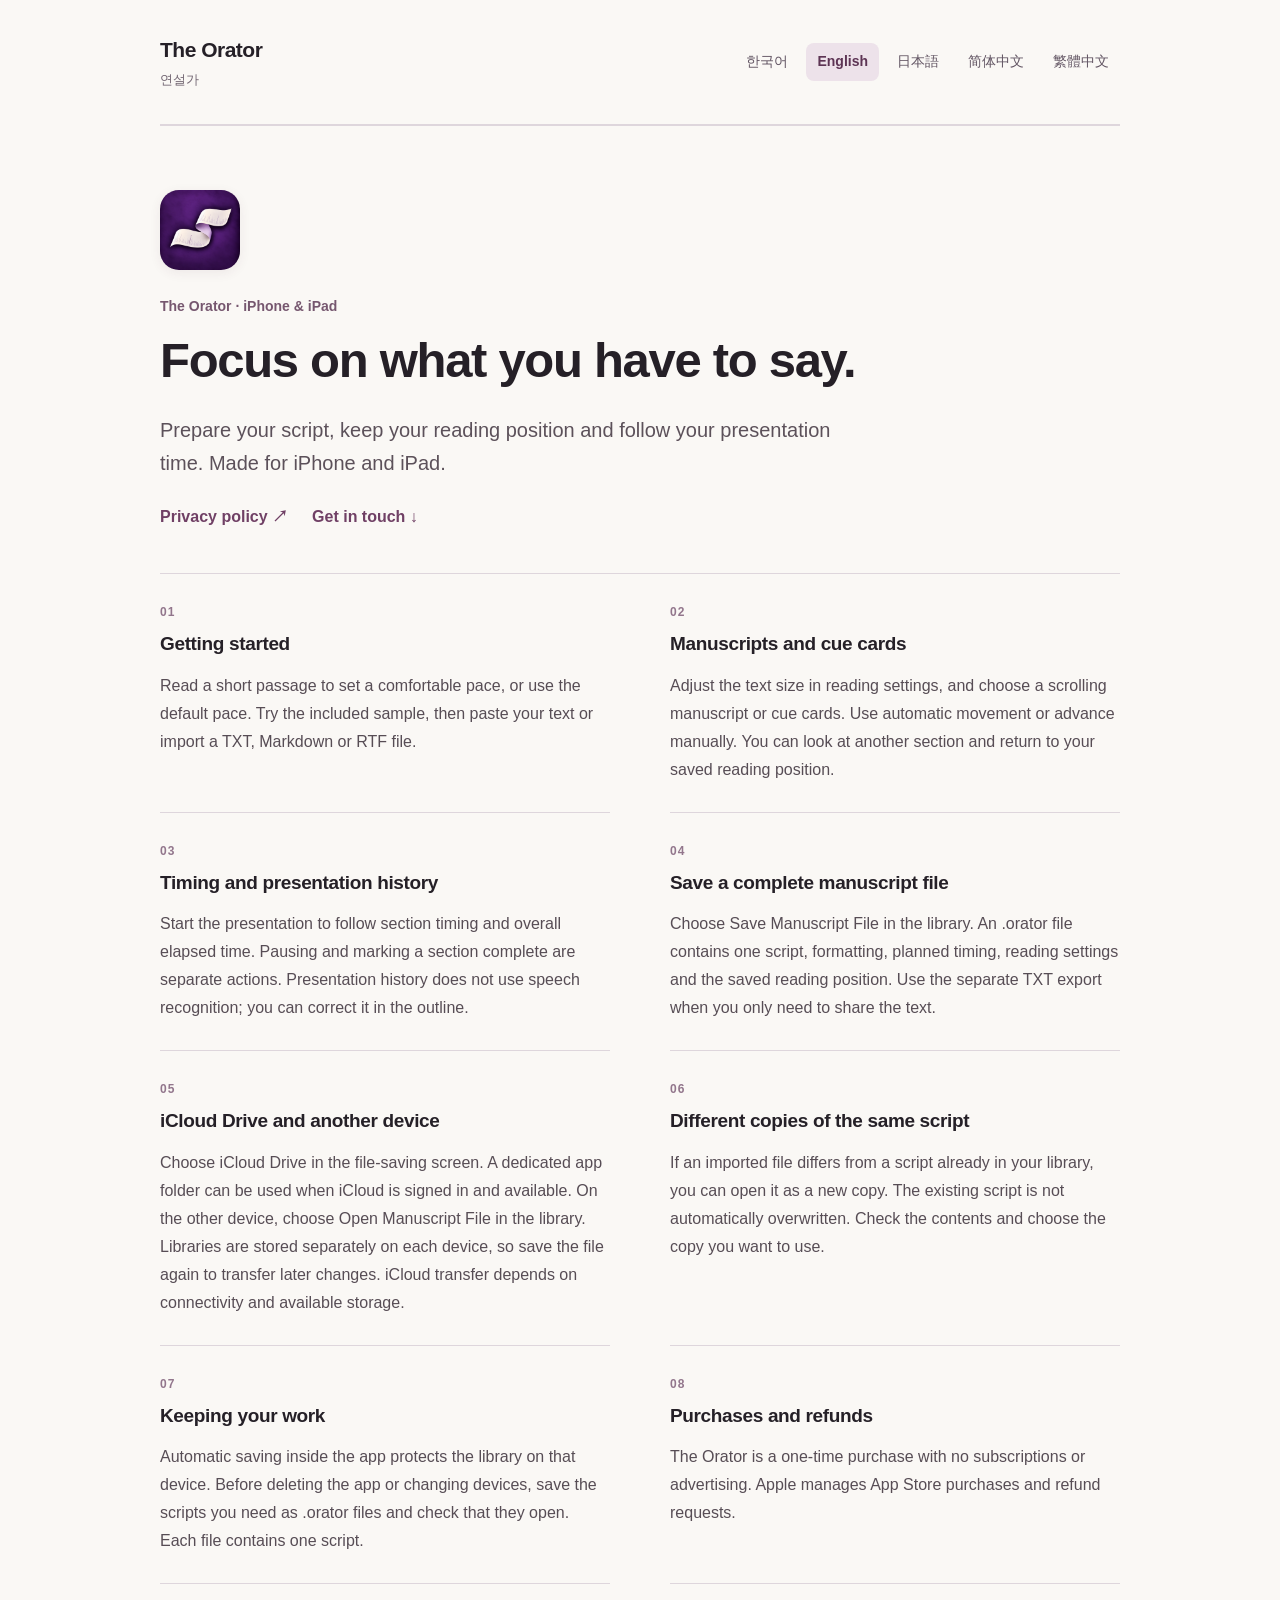
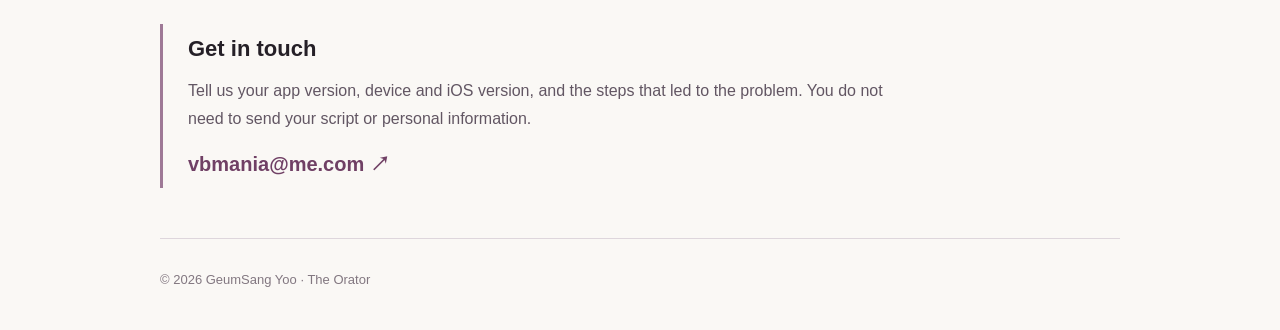
==== index.html @ 71abd7f5 "Publish multilingual Orator support and privacy pages" ====
<!doctype html>
<html lang="ko"><head><meta charset="utf-8"><meta name="viewport" content="width=device-width,initial-scale=1"><meta name="color-scheme" content="light dark"><title>Support · The Orator / 연설가</title><meta name="description" content="Help with The Orator: manuscripts, cue cards, timing and .orator files on iPhone and iPad."><link rel="icon" href="icon.png"><link rel="stylesheet" href="style.css"><script src="language.js" defer></script></head>
<body><div class="shell"><header class="masthead"><a class="brand" href="./" aria-label="The Orator support">The Orator<span>연설가</span></a><nav class="languages" aria-label="Language"><a href="#ko" data-language="ko" lang="ko">한국어</a><a href="#english" data-language="english" lang="en">English</a><a href="#ja" data-language="ja" lang="ja">日本語</a><a href="#zh-Hans" data-language="zh-Hans" lang="zh-Hans">简体中文</a><a href="#zh-Hant" data-language="zh-Hant" lang="zh-Hant">繁體中文</a></nav></header><main><article id="ko" lang="ko" class="language-panel" data-panel="ko">
 <header class="hero"><img src="icon.png" width="80" height="80" alt=""><p class="eyebrow">연설가 · iPhone &amp; iPad</p><h1>준비한 말에 집중하세요.</h1><p class="intro">원고를 다듬고, 읽던 위치를 지키며, 발표 시간을 살펴보세요. iPhone과 iPad에서 준비부터 발표까지 이어집니다.</p><div class="page-links"><a href="privacy.html#ko">개인정보 처리방침 <span aria-hidden="true">↗</span></a><a href="#contact-ko">지원 및 문의 <span aria-hidden="true">↓</span></a></div></header>
 <div class="content"><section><h2><span class="section-number" aria-hidden="true">01</span>처음 시작하기</h2><p>짧은 예문으로 편안한 읽기 속도를 맞추거나 기본 속도로 시작하세요. 예시 원고를 열어 연습한 뒤 텍스트를 붙여 넣거나 TXT, Markdown, RTF 파일을 가져올 수 있습니다.</p></section><section><h2><span class="section-number" aria-hidden="true">02</span>원고와 큐카드로 읽기</h2><p>보기 설정에서 글자 크기를 조절하고 원고 또는 큐카드로 읽으세요. 자동 진행과 직접 넘기기를 선택할 수 있습니다. 다른 부분을 살펴본 뒤에는 읽던 곳으로 돌아갈 수 있습니다.</p></section><section><h2><span class="section-number" aria-hidden="true">03</span>발표 시간과 진행 기록</h2><p>발표를 시작하면 구간별 사용 시간과 전체 경과를 확인할 수 있습니다. 잠깐 멈추는 것과 순서의 완료 표시는 서로 다릅니다. 발표 기록은 음성을 인식한 결과가 아니며, 목차에서 직접 고칠 수 있습니다.</p></section><section><h2><span class="section-number" aria-hidden="true">04</span>원고와 설정을 한 파일로 저장하기</h2><p>원고 보관함의 ‘원고 파일 저장’을 누르면 .orator 파일에 원고 한 편과 서식, 배정 시간, 읽기 설정, 저장된 읽기 위치가 함께 담깁니다. 기존 TXT 내보내기는 본문을 전달할 때 사용하세요.</p></section><section><h2><span class="section-number" aria-hidden="true">05</span>iCloud Drive와 다른 기기</h2><p>파일 저장 화면에서 iCloud Drive를 선택하세요. iCloud에 로그인되어 있고 사용 가능한 경우 앱 전용 폴더를 이용할 수 있습니다. 다른 기기에서는 보관함의 ‘원고 파일 열기’로 파일을 선택하세요. 앱의 보관함은 기기별로 저장되므로, 나중에 수정한 내용을 옮기려면 파일을 다시 저장해야 합니다. 기기 간 파일 전송은 iCloud 연결 상태와 저장 공간에 따라 달라집니다.</p></section><section><h2><span class="section-number" aria-hidden="true">06</span>같은 원고의 다른 내용이 있을 때</h2><p>가져온 파일이 보관함의 원고와 다르면 새 사본으로 열 수 있습니다. 기존 원고를 자동으로 덮어쓰지 않습니다. 원하는 내용을 확인한 뒤 사용할 원고를 고르세요.</p></section><section><h2><span class="section-number" aria-hidden="true">07</span>원고를 보관하려면</h2><p>앱 안의 자동 저장은 해당 기기의 보관함을 위한 기능입니다. 앱 삭제나 기기 교체 전에 필요한 원고를 .orator 파일로 저장하고, 파일이 열리는지 확인하세요. 파일 하나에는 원고 한 편이 담깁니다.</p></section><section><h2><span class="section-number" aria-hidden="true">08</span>구매와 환불</h2><p>연설가는 한 번 구매해 사용하는 앱이며 구독이나 광고가 없습니다. 구매 내역과 환불은 Apple App Store에서 관리합니다.</p></section></div>
 <aside id="contact-ko" class="contact"><h2>지원 및 문의</h2><p>문제가 생기면 앱 버전, 기기와 iOS 버전, 문제가 발생한 순서를 알려 주세요. 원고 내용이나 개인정보를 보내지 않아도 됩니다.</p><a class="email" href="mailto:vbmania@me.com">vbmania@me.com <span aria-hidden="true">↗</span></a></aside>
 </article>
<article id="english" lang="en" class="language-panel" data-panel="english">
 <header class="hero"><img src="icon.png" width="80" height="80" alt=""><p class="eyebrow">The Orator · iPhone &amp; iPad</p><h1>Focus on what you have to say.</h1><p class="intro">Prepare your script, keep your reading position and follow your presentation time. Made for iPhone and iPad.</p><div class="page-links"><a href="privacy.html#english">Privacy policy <span aria-hidden="true">↗</span></a><a href="#contact-english">Get in touch <span aria-hidden="true">↓</span></a></div></header>
 <div class="content"><section><h2><span class="section-number" aria-hidden="true">01</span>Getting started</h2><p>Read a short passage to set a comfortable pace, or use the default pace. Try the included sample, then paste your text or import a TXT, Markdown or RTF file.</p></section><section><h2><span class="section-number" aria-hidden="true">02</span>Manuscripts and cue cards</h2><p>Adjust the text size in reading settings, and choose a scrolling manuscript or cue cards. Use automatic movement or advance manually. You can look at another section and return to your saved reading position.</p></section><section><h2><span class="section-number" aria-hidden="true">03</span>Timing and presentation history</h2><p>Start the presentation to follow section timing and overall elapsed time. Pausing and marking a section complete are separate actions. Presentation history does not use speech recognition; you can correct it in the outline.</p></section><section><h2><span class="section-number" aria-hidden="true">04</span>Save a complete manuscript file</h2><p>Choose Save Manuscript File in the library. An .orator file contains one script, formatting, planned timing, reading settings and the saved reading position. Use the separate TXT export when you only need to share the text.</p></section><section><h2><span class="section-number" aria-hidden="true">05</span>iCloud Drive and another device</h2><p>Choose iCloud Drive in the file-saving screen. A dedicated app folder can be used when iCloud is signed in and available. On the other device, choose Open Manuscript File in the library. Libraries are stored separately on each device, so save the file again to transfer later changes. iCloud transfer depends on connectivity and available storage.</p></section><section><h2><span class="section-number" aria-hidden="true">06</span>Different copies of the same script</h2><p>If an imported file differs from a script already in your library, you can open it as a new copy. The existing script is not automatically overwritten. Check the contents and choose the copy you want to use.</p></section><section><h2><span class="section-number" aria-hidden="true">07</span>Keeping your work</h2><p>Automatic saving inside the app protects the library on that device. Before deleting the app or changing devices, save the scripts you need as .orator files and check that they open. Each file contains one script.</p></section><section><h2><span class="section-number" aria-hidden="true">08</span>Purchases and refunds</h2><p>The Orator is a one-time purchase with no subscriptions or advertising. Apple manages App Store purchases and refund requests.</p></section></div>
 <aside id="contact-english" class="contact"><h2>Get in touch</h2><p>Tell us your app version, device and iOS version, and the steps that led to the problem. You do not need to send your script or personal information.</p><a class="email" href="mailto:vbmania@me.com">vbmania@me.com <span aria-hidden="true">↗</span></a></aside>
 </article>
<article id="ja" lang="ja" class="language-panel" data-panel="ja">
 <header class="hero"><img src="icon.png" width="80" height="80" alt=""><p class="eyebrow">The Orator · iPhone &amp; iPad</p><h1>伝えたい言葉に集中。</h1><p class="intro">原稿を整え、読んでいた位置を保ち、発表時間を確認できます。iPhoneとiPadで準備から本番まで。</p><div class="page-links"><a href="privacy.html#ja">プライバシーポリシー <span aria-hidden="true">↗</span></a><a href="#contact-ja">お問い合わせ <span aria-hidden="true">↓</span></a></div></header>
 <div class="content"><section><h2><span class="section-number" aria-hidden="true">01</span>使い始める</h2><p>短い文章を読んで自分のペースを設定するか、標準の速さで始めます。サンプル原稿で練習した後、文章を貼り付けたり、TXT・Markdown・RTFファイルを読み込んだりできます。</p></section><section><h2><span class="section-number" aria-hidden="true">02</span>原稿とキューカード</h2><p>閲覧設定で文字サイズを調整し、スクロールする原稿かキューカードを選びます。自動送りと手動送りを切り替えられます。別の箇所を確認した後、読んでいた位置へ戻れます。</p></section><section><h2><span class="section-number" aria-hidden="true">03</span>時間と発表記録</h2><p>発表を開始すると、各セクションの使用時間と全体の経過時間を確認できます。一時停止と完了の記録は別の操作です。発表記録は音声認識によるものではなく、目次で修正できます。</p></section><section><h2><span class="section-number" aria-hidden="true">04</span>原稿と設定を一つのファイルに</h2><p>ライブラリで原稿ファイルの保存を選びます。.oratorファイルには、原稿1件、書式、予定時間、閲覧設定、保存された読書位置が含まれます。本文だけを渡したい場合は、別のTXT書き出し機能を使います。</p></section><section><h2><span class="section-number" aria-hidden="true">05</span>iCloud Driveと別のデバイス</h2><p>ファイルの保存画面でiCloud Driveを選びます。iCloudにサインインして利用できる場合は、アプリ専用フォルダを使えます。別のデバイスでは、ライブラリから原稿ファイルを開いてください。ライブラリはデバイスごとに保存されるため、後から編集した内容を移すには、ファイルをもう一度保存します。iCloudの転送は通信状態と空き容量に左右されます。</p></section><section><h2><span class="section-number" aria-hidden="true">06</span>同じ原稿の内容が異なる場合</h2><p>取り込んだファイルとライブラリの原稿が異なる場合、新しいコピーとして開けます。既存の原稿を自動で上書きすることはありません。内容を確認して、使いたい原稿を選んでください。</p></section><section><h2><span class="section-number" aria-hidden="true">07</span>原稿を保管する</h2><p>アプリ内の自動保存は、そのデバイスのライブラリを保存する機能です。アプリの削除や機種変更の前に、必要な原稿を.oratorファイルで保存し、開けることを確認してください。1つのファイルに原稿1件が入ります。</p></section><section><h2><span class="section-number" aria-hidden="true">08</span>購入と返金</h2><p>The Oratorは買い切りのアプリで、サブスクリプションや広告はありません。App Storeでの購入と返金はAppleが管理します。</p></section></div>
 <aside id="contact-ja" class="contact"><h2>お問い合わせ</h2><p>アプリのバージョン、端末とiOSのバージョン、問題が起きるまでの操作をお知らせください。原稿や個人情報を送る必要はありません。</p><a class="email" href="mailto:vbmania@me.com">vbmania@me.com <span aria-hidden="true">↗</span></a></aside>
 </article>
<article id="zh-Hans" lang="zh-Hans" class="language-panel" data-panel="zh-Hans">
 <header class="hero"><img src="icon.png" width="80" height="80" alt=""><p class="eyebrow">The Orator · iPhone &amp; iPad</p><h1>专注于你想表达的话。</h1><p class="intro">整理讲稿，保留阅读位置，掌握演讲时间。适用于iPhone和iPad。</p><div class="page-links"><a href="privacy.html#zh-Hans">隐私政策 <span aria-hidden="true">↗</span></a><a href="#contact-zh-Hans">联系支持 <span aria-hidden="true">↓</span></a></div></header>
 <div class="content"><section><h2><span class="section-number" aria-hidden="true">01</span>开始使用</h2><p>阅读一段短文以设置舒适的速度，或使用默认速度。先试用示例讲稿，再粘贴文字或导入TXT、Markdown、RTF文件。</p></section><section><h2><span class="section-number" aria-hidden="true">02</span>讲稿与演讲卡片</h2><p>在阅读设置中调整文字大小，选择滚动讲稿或演讲卡片，并使用自动前进或手动翻页。查看其他部分后，可以返回之前的阅读位置。</p></section><section><h2><span class="section-number" aria-hidden="true">03</span>时间与演讲记录</h2><p>开始演讲后，可查看各部分的已用时间和整体经过的时间。暂停与标记完成是不同的操作。演讲记录不使用语音识别，你可以在目录中修改记录。</p></section><section><h2><span class="section-number" aria-hidden="true">04</span>将讲稿和设置保存为一个文件</h2><p>在资料库中选择保存讲稿文件。.orator文件包含一篇讲稿、格式、计划时间、阅读设置和保存的阅读位置。如果只需传递正文，可使用单独的TXT导出功能。</p></section><section><h2><span class="section-number" aria-hidden="true">05</span>iCloud Drive与其他设备</h2><p>在文件保存界面选择iCloud Drive。登录iCloud且服务可用时，可以使用应用专用文件夹。在另一台设备上，从资料库打开讲稿文件。各台设备分别保存自己的资料库，因此要传递后续修改，需要重新保存文件。iCloud传输取决于网络连接和可用储存空间。</p></section><section><h2><span class="section-number" aria-hidden="true">06</span>同一篇讲稿内容不同时</h2><p>如果导入的文件与资料库中的讲稿不同，可以打开为新副本。现有讲稿不会被自动覆盖。请检查内容后选择要使用的副本。</p></section><section><h2><span class="section-number" aria-hidden="true">07</span>保留你的讲稿</h2><p>应用内的自动保存用于保存当前设备上的资料库。删除应用或更换设备前，请将需要的讲稿保存为.orator文件，并确认能够打开。每个文件包含一篇讲稿。</p></section><section><h2><span class="section-number" aria-hidden="true">08</span>购买与退款</h2><p>The Orator采用一次性购买，无订阅和广告。App Store购买与退款由Apple管理。</p></section></div>
 <aside id="contact-zh-Hans" class="contact"><h2>联系支持</h2><p>请告知应用版本、设备及iOS版本，以及出现问题前的操作步骤。无需发送讲稿或个人信息。</p><a class="email" href="mailto:vbmania@me.com">vbmania@me.com <span aria-hidden="true">↗</span></a></aside>
 </article>
<article id="zh-Hant" lang="zh-Hant" class="language-panel" data-panel="zh-Hant">
 <header class="hero"><img src="icon.png" width="80" height="80" alt=""><p class="eyebrow">The Orator · iPhone &amp; iPad</p><h1>專注於你想表達的話。</h1><p class="intro">整理講稿，保留閱讀位置，掌握演講時間。適用於iPhone和iPad。</p><div class="page-links"><a href="privacy.html#zh-Hant">隱私權政策 <span aria-hidden="true">↗</span></a><a href="#contact-zh-Hant">聯絡支援 <span aria-hidden="true">↓</span></a></div></header>
 <div class="content"><section><h2><span class="section-number" aria-hidden="true">01</span>開始使用</h2><p>閱讀一段短文以設定舒適的速度，或使用預設速度。先試用範例講稿，再貼上文字或匯入TXT、Markdown、RTF檔案。</p></section><section><h2><span class="section-number" aria-hidden="true">02</span>講稿與演講卡片</h2><p>在閱讀設定中調整文字大小，選擇捲動講稿或演講卡片，並使用自動前進或手動翻頁。查看其他部分後，可以返回先前的閱讀位置。</p></section><section><h2><span class="section-number" aria-hidden="true">03</span>時間與演講記錄</h2><p>開始演講後，可查看各部分的已用時間與整體經過的時間。暫停與標記完成是不同的操作。演講記錄不使用語音辨識，你可以在目錄中修改記錄。</p></section><section><h2><span class="section-number" aria-hidden="true">04</span>將講稿與設定儲存為一個檔案</h2><p>在資料庫中選擇儲存講稿檔案。.orator檔案包含一篇講稿、格式、預定時間、閱讀設定，以及儲存的閱讀位置。如果只需傳送內文，可使用另外的TXT匯出功能。</p></section><section><h2><span class="section-number" aria-hidden="true">05</span>iCloud Drive與其他裝置</h2><p>在檔案儲存畫面選擇iCloud Drive。登入iCloud且服務可用時，可以使用App專用資料夾。在另一部裝置上，從資料庫開啟講稿檔案。各部裝置分別儲存自己的資料庫，因此若要傳送後續修改，需要重新儲存檔案。iCloud傳輸取決於網路連線和可用儲存空間。</p></section><section><h2><span class="section-number" aria-hidden="true">06</span>同一篇講稿內容不同時</h2><p>如果匯入的檔案與資料庫中的講稿不同，可以開啟為新副本。現有講稿不會被自動覆寫。請檢查內容後選擇要使用的副本。</p></section><section><h2><span class="section-number" aria-hidden="true">07</span>保留你的講稿</h2><p>App內的自動儲存用於保存目前裝置上的資料庫。刪除App或更換裝置前，請將需要的講稿儲存為.orator檔案，並確認能夠開啟。每個檔案包含一篇講稿。</p></section><section><h2><span class="section-number" aria-hidden="true">08</span>購買與退款</h2><p>The Orator採一次購買，無訂閱和廣告。App Store購買與退款由Apple管理。</p></section></div>
 <aside id="contact-zh-Hant" class="contact"><h2>聯絡支援</h2><p>請告知App版本、裝置與iOS版本，以及發生問題前的操作步驟。不需傳送講稿或個人資料。</p><a class="email" href="mailto:vbmania@me.com">vbmania@me.com <span aria-hidden="true">↗</span></a></aside>
 </article></main><footer>© 2026 GeumSang Yoo · The Orator</footer></div></body></html>
---- style.css ----
*{box-sizing:border-box}html{scroll-behavior:smooth;scroll-padding-top:24px}body{margin:0;background:#faf8f5;color:#252027;font-family:-apple-system,BlinkMacSystemFont,"Segoe UI","Noto Sans",sans-serif;line-height:1.75;-webkit-font-smoothing:antialiased}a{color:#704065;text-decoration-thickness:1px;text-underline-offset:4px}a:hover{color:#4c2845}a:focus-visible{outline:3px solid #956689;outline-offset:5px;border-radius:3px}.shell{max-width:1040px;margin:0 auto;padding:0 40px}.masthead{display:flex;align-items:center;justify-content:space-between;gap:24px;padding:32px 0;border-bottom:1px solid #ded6dc}.brand{text-decoration:none;color:inherit;font-size:21px;font-weight:750;letter-spacing:-.5px;white-space:nowrap}.brand span{font-weight:450;font-size:13px;display:block;color:#716571;letter-spacing:0}.languages{display:flex;flex-wrap:wrap;gap:7px}.languages a{font-size:14px;line-height:1.4;text-decoration:none;padding:9px 11px;border-radius:8px;color:#625563}.languages a[aria-current="true"]{background:#ede2ea;color:#5d3454;font-weight:650}.hero{padding:64px 0 42px;max-width:740px}.hero img{border-radius:19px;display:block;margin-bottom:24px;box-shadow:0 3px 12px #4c284513}.eyebrow{font-size:14px;font-weight:650;color:#76576f;margin:0 0 12px}.hero h1{font-size:clamp(32px,4.9vw,49px);line-height:1.25;letter-spacing:-1.3px;font-weight:730;margin:0 0 23px;word-break:keep-all}.intro{font-size:20px;line-height:1.65;color:#5c515a;max-width:710px;margin:0 0 22px;word-break:keep-all}.page-links{display:flex;gap:24px;flex-wrap:wrap;margin-top:23px;font-weight:600}.page-links a{text-decoration:none}.date{font-size:14px;color:#776d75}.content{display:grid;grid-template-columns:1fr 1fr;column-gap:60px;row-gap:0;border-top:1px solid #ded6dc}.content section{padding:29px 0 28px;border-bottom:1px solid #ded6dc}.content h2{font-size:19px;line-height:1.5;margin:0 0 13px;letter-spacing:-.35px;word-break:keep-all}.section-number{display:block;font-size:12px;color:#92768c;font-weight:600;letter-spacing:1px;margin-bottom:9px}.content p{margin:0;color:#574d55;font-size:16px;word-break:keep-all}.contact{margin:40px 0 24px;border-left:3px solid #9e7996;padding:6px 0 6px 25px;max-width:740px}.contact h2{font-size:22px;margin:0 0 8px}.contact p{color:#625663;margin:5px 0 14px;word-break:keep-all}.email{font-size:20px;font-weight:650;text-decoration:none}.language-panel[hidden]{display:none}footer{color:#827780;font-size:13px;padding:30px 0 38px;border-top:1px solid #ded6dc;margin-top:50px}.language-panel+.language-panel{border-top:1px solid #ded6dc}@media(max-width:700px){.shell{padding:0 23px}.masthead{align-items:flex-start;flex-direction:column;gap:19px;padding:23px 0}.languages{gap:3px}.languages a{padding:8px 9px;font-size:13px}.hero{padding:38px 0 31px}.hero h1{letter-spacing:-.9px}.intro{font-size:18px}.content{grid-template-columns:1fr}.content section{padding:24px 0}.contact{padding-left:18px}.page-links{gap:20px}.hero img{width:70px;height:70px;border-radius:16px}}@media(prefers-color-scheme:dark){body{background:#201b21;color:#f2e9ef}a{color:#dab5cf}a:hover{color:#efd4e7}.brand{color:#f2e9ef}.brand span,.date,footer{color:#b9aab5}.masthead,.content,.content section,footer,.language-panel+.language-panel{border-color:#493c47}.languages a{color:#cbbac7}.languages a[aria-current="true"]{background:#493443;color:#f0cfe4}.eyebrow,.section-number{color:#c69cb9}.intro,.content p,.contact p{color:#d1c2cd}.contact{border-color:#ac80a0}}@media(prefers-reduced-motion:reduce){html{scroll-behavior:auto}}
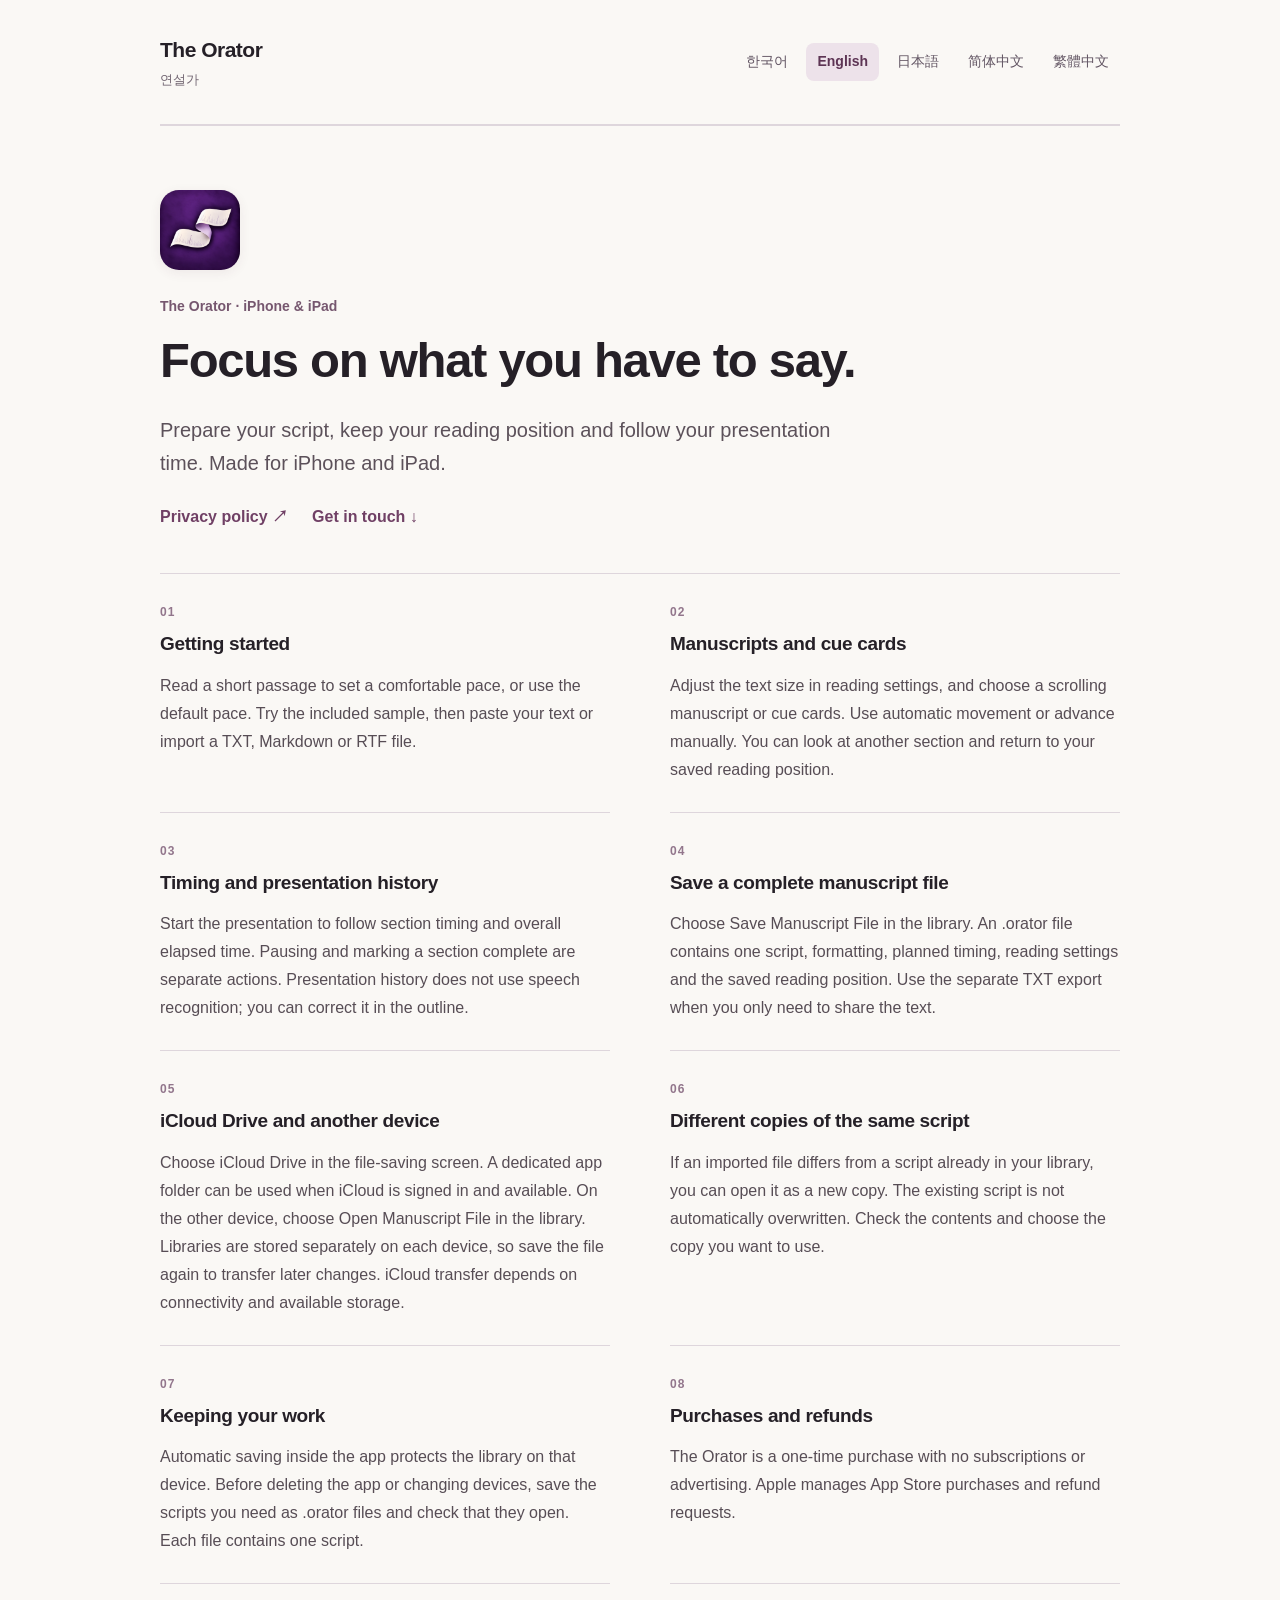
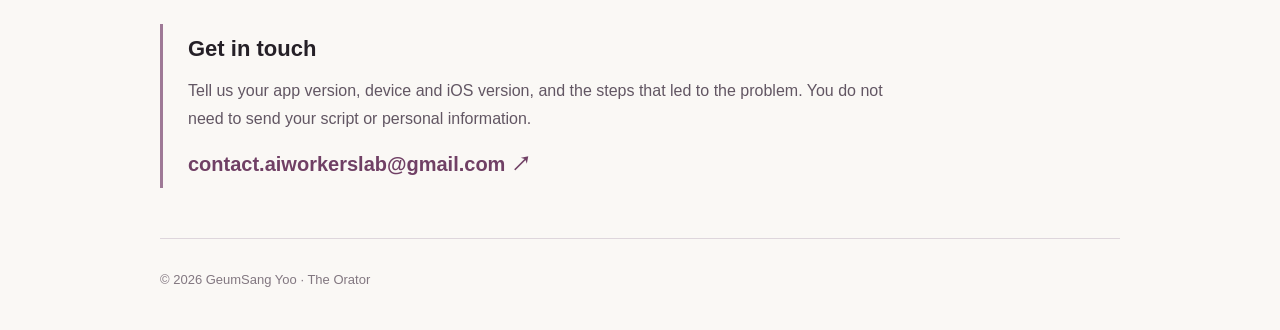
==== commit c635ef75: "Update public support contact email" ====
--- a/index.html
+++ b/index.html
@@ -3,26 +3,25 @@
 <body><div class="shell"><header class="masthead"><a class="brand" href="./" aria-label="The Orator support">The Orator<span>연설가</span></a><nav class="languages" aria-label="Language"><a href="#ko" data-language="ko" lang="ko">한국어</a><a href="#english" data-language="english" lang="en">English</a><a href="#ja" data-language="ja" lang="ja">日本語</a><a href="#zh-Hans" data-language="zh-Hans" lang="zh-Hans">简体中文</a><a href="#zh-Hant" data-language="zh-Hant" lang="zh-Hant">繁體中文</a></nav></header><main><article id="ko" lang="ko" class="language-panel" data-panel="ko">
  <header class="hero"><img src="icon.png" width="80" height="80" alt=""><p class="eyebrow">연설가 · iPhone &amp; iPad</p><h1>준비한 말에 집중하세요.</h1><p class="intro">원고를 다듬고, 읽던 위치를 지키며, 발표 시간을 살펴보세요. iPhone과 iPad에서 준비부터 발표까지 이어집니다.</p><div class="page-links"><a href="privacy.html#ko">개인정보 처리방침 <span aria-hidden="true">↗</span></a><a href="#contact-ko">지원 및 문의 <span aria-hidden="true">↓</span></a></div></header>
  <div class="content"><section><h2><span class="section-number" aria-hidden="true">01</span>처음 시작하기</h2><p>짧은 예문으로 편안한 읽기 속도를 맞추거나 기본 속도로 시작하세요. 예시 원고를 열어 연습한 뒤 텍스트를 붙여 넣거나 TXT, Markdown, RTF 파일을 가져올 수 있습니다.</p></section><section><h2><span class="section-number" aria-hidden="true">02</span>원고와 큐카드로 읽기</h2><p>보기 설정에서 글자 크기를 조절하고 원고 또는 큐카드로 읽으세요. 자동 진행과 직접 넘기기를 선택할 수 있습니다. 다른 부분을 살펴본 뒤에는 읽던 곳으로 돌아갈 수 있습니다.</p></section><section><h2><span class="section-number" aria-hidden="true">03</span>발표 시간과 진행 기록</h2><p>발표를 시작하면 구간별 사용 시간과 전체 경과를 확인할 수 있습니다. 잠깐 멈추는 것과 순서의 완료 표시는 서로 다릅니다. 발표 기록은 음성을 인식한 결과가 아니며, 목차에서 직접 고칠 수 있습니다.</p></section><section><h2><span class="section-number" aria-hidden="true">04</span>원고와 설정을 한 파일로 저장하기</h2><p>원고 보관함의 ‘원고 파일 저장’을 누르면 .orator 파일에 원고 한 편과 서식, 배정 시간, 읽기 설정, 저장된 읽기 위치가 함께 담깁니다. 기존 TXT 내보내기는 본문을 전달할 때 사용하세요.</p></section><section><h2><span class="section-number" aria-hidden="true">05</span>iCloud Drive와 다른 기기</h2><p>파일 저장 화면에서 iCloud Drive를 선택하세요. iCloud에 로그인되어 있고 사용 가능한 경우 앱 전용 폴더를 이용할 수 있습니다. 다른 기기에서는 보관함의 ‘원고 파일 열기’로 파일을 선택하세요. 앱의 보관함은 기기별로 저장되므로, 나중에 수정한 내용을 옮기려면 파일을 다시 저장해야 합니다. 기기 간 파일 전송은 iCloud 연결 상태와 저장 공간에 따라 달라집니다.</p></section><section><h2><span class="section-number" aria-hidden="true">06</span>같은 원고의 다른 내용이 있을 때</h2><p>가져온 파일이 보관함의 원고와 다르면 새 사본으로 열 수 있습니다. 기존 원고를 자동으로 덮어쓰지 않습니다. 원하는 내용을 확인한 뒤 사용할 원고를 고르세요.</p></section><section><h2><span class="section-number" aria-hidden="true">07</span>원고를 보관하려면</h2><p>앱 안의 자동 저장은 해당 기기의 보관함을 위한 기능입니다. 앱 삭제나 기기 교체 전에 필요한 원고를 .orator 파일로 저장하고, 파일이 열리는지 확인하세요. 파일 하나에는 원고 한 편이 담깁니다.</p></section><section><h2><span class="section-number" aria-hidden="true">08</span>구매와 환불</h2><p>연설가는 한 번 구매해 사용하는 앱이며 구독이나 광고가 없습니다. 구매 내역과 환불은 Apple App Store에서 관리합니다.</p></section></div>
- <aside id="contact-ko" class="contact"><h2>지원 및 문의</h2><p>문제가 생기면 앱 버전, 기기와 iOS 버전, 문제가 발생한 순서를 알려 주세요. 원고 내용이나 개인정보를 보내지 않아도 됩니다.</p><a class="email" href="mailto:vbmania@me.com">vbmania@me.com <span aria-hidden="true">↗</span></a></aside>
+ <aside id="contact-ko" class="contact"><h2>지원 및 문의</h2><p>문제가 생기면 앱 버전, 기기와 iOS 버전, 문제가 발생한 순서를 알려 주세요. 원고 내용이나 개인정보를 보내지 않아도 됩니다.</p><a class="email" href="mailto:contact.aiworkerslab@gmail.com">contact.aiworkerslab@gmail.com <span aria-hidden="true">↗</span></a></aside>
  </article>
 <article id="english" lang="en" class="language-panel" data-panel="english">
  <header class="hero"><img src="icon.png" width="80" height="80" alt=""><p class="eyebrow">The Orator · iPhone &amp; iPad</p><h1>Focus on what you have to say.</h1><p class="intro">Prepare your script, keep your reading position and follow your presentation time. Made for iPhone and iPad.</p><div class="page-links"><a href="privacy.html#english">Privacy policy <span aria-hidden="true">↗</span></a><a href="#contact-english">Get in touch <span aria-hidden="true">↓</span></a></div></header>
  <div class="content"><section><h2><span class="section-number" aria-hidden="true">01</span>Getting started</h2><p>Read a short passage to set a comfortable pace, or use the default pace. Try the included sample, then paste your text or import a TXT, Markdown or RTF file.</p></section><section><h2><span class="section-number" aria-hidden="true">02</span>Manuscripts and cue cards</h2><p>Adjust the text size in reading settings, and choose a scrolling manuscript or cue cards. Use automatic movement or advance manually. You can look at another section and return to your saved reading position.</p></section><section><h2><span class="section-number" aria-hidden="true">03</span>Timing and presentation history</h2><p>Start the presentation to follow section timing and overall elapsed time. Pausing and marking a section complete are separate actions. Presentation history does not use speech recognition; you can correct it in the outline.</p></section><section><h2><span class="section-number" aria-hidden="true">04</span>Save a complete manuscript file</h2><p>Choose Save Manuscript File in the library. An .orator file contains one script, formatting, planned timing, reading settings and the saved reading position. Use the separate TXT export when you only need to share the text.</p></section><section><h2><span class="section-number" aria-hidden="true">05</span>iCloud Drive and another device</h2><p>Choose iCloud Drive in the file-saving screen. A dedicated app folder can be used when iCloud is signed in and available. On the other device, choose Open Manuscript File in the library. Libraries are stored separately on each device, so save the file again to transfer later changes. iCloud transfer depends on connectivity and available storage.</p></section><section><h2><span class="section-number" aria-hidden="true">06</span>Different copies of the same script</h2><p>If an imported file differs from a script already in your library, you can open it as a new copy. The existing script is not automatically overwritten. Check the contents and choose the copy you want to use.</p></section><section><h2><span class="section-number" aria-hidden="true">07</span>Keeping your work</h2><p>Automatic saving inside the app protects the library on that device. Before deleting the app or changing devices, save the scripts you need as .orator files and check that they open. Each file contains one script.</p></section><section><h2><span class="section-number" aria-hidden="true">08</span>Purchases and refunds</h2><p>The Orator is a one-time purchase with no subscriptions or advertising. Apple manages App Store purchases and refund requests.</p></section></div>
- <aside id="contact-english" class="contact"><h2>Get in touch</h2><p>Tell us your app version, device and iOS version, and the steps that led to the problem. You do not need to send your script or personal information.</p><a class="email" href="mailto:vbmania@me.com">vbmania@me.com <span aria-hidden="true">↗</span></a></aside>
+ <aside id="contact-english" class="contact"><h2>Get in touch</h2><p>Tell us your app version, device and iOS version, and the steps that led to the problem. You do not need to send your script or personal information.</p><a class="email" href="mailto:contact.aiworkerslab@gmail.com">contact.aiworkerslab@gmail.com <span aria-hidden="true">↗</span></a></aside>
  </article>
 <article id="ja" lang="ja" class="language-panel" data-panel="ja">
  <header class="hero"><img src="icon.png" width="80" height="80" alt=""><p class="eyebrow">The Orator · iPhone &amp; iPad</p><h1>伝えたい言葉に集中。</h1><p class="intro">原稿を整え、読んでいた位置を保ち、発表時間を確認できます。iPhoneとiPadで準備から本番まで。</p><div class="page-links"><a href="privacy.html#ja">プライバシーポリシー <span aria-hidden="true">↗</span></a><a href="#contact-ja">お問い合わせ <span aria-hidden="true">↓</span></a></div></header>
  <div class="content"><section><h2><span class="section-number" aria-hidden="true">01</span>使い始める</h2><p>短い文章を読んで自分のペースを設定するか、標準の速さで始めます。サンプル原稿で練習した後、文章を貼り付けたり、TXT・Markdown・RTFファイルを読み込んだりできます。</p></section><section><h2><span class="section-number" aria-hidden="true">02</span>原稿とキューカード</h2><p>閲覧設定で文字サイズを調整し、スクロールする原稿かキューカードを選びます。自動送りと手動送りを切り替えられます。別の箇所を確認した後、読んでいた位置へ戻れます。</p></section><section><h2><span class="section-number" aria-hidden="true">03</span>時間と発表記録</h2><p>発表を開始すると、各セクションの使用時間と全体の経過時間を確認できます。一時停止と完了の記録は別の操作です。発表記録は音声認識によるものではなく、目次で修正できます。</p></section><section><h2><span class="section-number" aria-hidden="true">04</span>原稿と設定を一つのファイルに</h2><p>ライブラリで原稿ファイルの保存を選びます。.oratorファイルには、原稿1件、書式、予定時間、閲覧設定、保存された読書位置が含まれます。本文だけを渡したい場合は、別のTXT書き出し機能を使います。</p></section><section><h2><span class="section-number" aria-hidden="true">05</span>iCloud Driveと別のデバイス</h2><p>ファイルの保存画面でiCloud Driveを選びます。iCloudにサインインして利用できる場合は、アプリ専用フォルダを使えます。別のデバイスでは、ライブラリから原稿ファイルを開いてください。ライブラリはデバイスごとに保存されるため、後から編集した内容を移すには、ファイルをもう一度保存します。iCloudの転送は通信状態と空き容量に左右されます。</p></section><section><h2><span class="section-number" aria-hidden="true">06</span>同じ原稿の内容が異なる場合</h2><p>取り込んだファイルとライブラリの原稿が異なる場合、新しいコピーとして開けます。既存の原稿を自動で上書きすることはありません。内容を確認して、使いたい原稿を選んでください。</p></section><section><h2><span class="section-number" aria-hidden="true">07</span>原稿を保管する</h2><p>アプリ内の自動保存は、そのデバイスのライブラリを保存する機能です。アプリの削除や機種変更の前に、必要な原稿を.oratorファイルで保存し、開けることを確認してください。1つのファイルに原稿1件が入ります。</p></section><section><h2><span class="section-number" aria-hidden="true">08</span>購入と返金</h2><p>The Oratorは買い切りのアプリで、サブスクリプションや広告はありません。App Storeでの購入と返金はAppleが管理します。</p></section></div>
- <aside id="contact-ja" class="contact"><h2>お問い合わせ</h2><p>アプリのバージョン、端末とiOSのバージョン、問題が起きるまでの操作をお知らせください。原稿や個人情報を送る必要はありません。</p><a class="email" href="mailto:vbmania@me.com">vbmania@me.com <span aria-hidden="true">↗</span></a></aside>
+ <aside id="contact-ja" class="contact"><h2>お問い合わせ</h2><p>アプリのバージョン、端末とiOSのバージョン、問題が起きるまでの操作をお知らせください。原稿や個人情報を送る必要はありません。</p><a class="email" href="mailto:contact.aiworkerslab@gmail.com">contact.aiworkerslab@gmail.com <span aria-hidden="true">↗</span></a></aside>
  </article>
 <article id="zh-Hans" lang="zh-Hans" class="language-panel" data-panel="zh-Hans">
  <header class="hero"><img src="icon.png" width="80" height="80" alt=""><p class="eyebrow">The Orator · iPhone &amp; iPad</p><h1>专注于你想表达的话。</h1><p class="intro">整理讲稿，保留阅读位置，掌握演讲时间。适用于iPhone和iPad。</p><div class="page-links"><a href="privacy.html#zh-Hans">隐私政策 <span aria-hidden="true">↗</span></a><a href="#contact-zh-Hans">联系支持 <span aria-hidden="true">↓</span></a></div></header>
  <div class="content"><section><h2><span class="section-number" aria-hidden="true">01</span>开始使用</h2><p>阅读一段短文以设置舒适的速度，或使用默认速度。先试用示例讲稿，再粘贴文字或导入TXT、Markdown、RTF文件。</p></section><section><h2><span class="section-number" aria-hidden="true">02</span>讲稿与演讲卡片</h2><p>在阅读设置中调整文字大小，选择滚动讲稿或演讲卡片，并使用自动前进或手动翻页。查看其他部分后，可以返回之前的阅读位置。</p></section><section><h2><span class="section-number" aria-hidden="true">03</span>时间与演讲记录</h2><p>开始演讲后，可查看各部分的已用时间和整体经过的时间。暂停与标记完成是不同的操作。演讲记录不使用语音识别，你可以在目录中修改记录。</p></section><section><h2><span class="section-number" aria-hidden="true">04</span>将讲稿和设置保存为一个文件</h2><p>在资料库中选择保存讲稿文件。.orator文件包含一篇讲稿、格式、计划时间、阅读设置和保存的阅读位置。如果只需传递正文，可使用单独的TXT导出功能。</p></section><section><h2><span class="section-number" aria-hidden="true">05</span>iCloud Drive与其他设备</h2><p>在文件保存界面选择iCloud Drive。登录iCloud且服务可用时，可以使用应用专用文件夹。在另一台设备上，从资料库打开讲稿文件。各台设备分别保存自己的资料库，因此要传递后续修改，需要重新保存文件。iCloud传输取决于网络连接和可用储存空间。</p></section><section><h2><span class="section-number" aria-hidden="true">06</span>同一篇讲稿内容不同时</h2><p>如果导入的文件与资料库中的讲稿不同，可以打开为新副本。现有讲稿不会被自动覆盖。请检查内容后选择要使用的副本。</p></section><section><h2><span class="section-number" aria-hidden="true">07</span>保留你的讲稿</h2><p>应用内的自动保存用于保存当前设备上的资料库。删除应用或更换设备前，请将需要的讲稿保存为.orator文件，并确认能够打开。每个文件包含一篇讲稿。</p></section><section><h2><span class="section-number" aria-hidden="true">08</span>购买与退款</h2><p>The Orator采用一次性购买，无订阅和广告。App Store购买与退款由Apple管理。</p></section></div>
- <aside id="contact-zh-Hans" class="contact"><h2>联系支持</h2><p>请告知应用版本、设备及iOS版本，以及出现问题前的操作步骤。无需发送讲稿或个人信息。</p><a class="email" href="mailto:vbmania@me.com">vbmania@me.com <span aria-hidden="true">↗</span></a></aside>
+ <aside id="contact-zh-Hans" class="contact"><h2>联系支持</h2><p>请告知应用版本、设备及iOS版本，以及出现问题前的操作步骤。无需发送讲稿或个人信息。</p><a class="email" href="mailto:contact.aiworkerslab@gmail.com">contact.aiworkerslab@gmail.com <span aria-hidden="true">↗</span></a></aside>
  </article>
 <article id="zh-Hant" lang="zh-Hant" class="language-panel" data-panel="zh-Hant">
  <header class="hero"><img src="icon.png" width="80" height="80" alt=""><p class="eyebrow">The Orator · iPhone &amp; iPad</p><h1>專注於你想表達的話。</h1><p class="intro">整理講稿，保留閱讀位置，掌握演講時間。適用於iPhone和iPad。</p><div class="page-links"><a href="privacy.html#zh-Hant">隱私權政策 <span aria-hidden="true">↗</span></a><a href="#contact-zh-Hant">聯絡支援 <span aria-hidden="true">↓</span></a></div></header>
  <div class="content"><section><h2><span class="section-number" aria-hidden="true">01</span>開始使用</h2><p>閱讀一段短文以設定舒適的速度，或使用預設速度。先試用範例講稿，再貼上文字或匯入TXT、Markdown、RTF檔案。</p></section><section><h2><span class="section-number" aria-hidden="true">02</span>講稿與演講卡片</h2><p>在閱讀設定中調整文字大小，選擇捲動講稿或演講卡片，並使用自動前進或手動翻頁。查看其他部分後，可以返回先前的閱讀位置。</p></section><section><h2><span class="section-number" aria-hidden="true">03</span>時間與演講記錄</h2><p>開始演講後，可查看各部分的已用時間與整體經過的時間。暫停與標記完成是不同的操作。演講記錄不使用語音辨識，你可以在目錄中修改記錄。</p></section><section><h2><span class="section-number" aria-hidden="true">04</span>將講稿與設定儲存為一個檔案</h2><p>在資料庫中選擇儲存講稿檔案。.orator檔案包含一篇講稿、格式、預定時間、閱讀設定，以及儲存的閱讀位置。如果只需傳送內文，可使用另外的TXT匯出功能。</p></section><section><h2><span class="section-number" aria-hidden="true">05</span>iCloud Drive與其他裝置</h2><p>在檔案儲存畫面選擇iCloud Drive。登入iCloud且服務可用時，可以使用App專用資料夾。在另一部裝置上，從資料庫開啟講稿檔案。各部裝置分別儲存自己的資料庫，因此若要傳送後續修改，需要重新儲存檔案。iCloud傳輸取決於網路連線和可用儲存空間。</p></section><section><h2><span class="section-number" aria-hidden="true">06</span>同一篇講稿內容不同時</h2><p>如果匯入的檔案與資料庫中的講稿不同，可以開啟為新副本。現有講稿不會被自動覆寫。請檢查內容後選擇要使用的副本。</p></section><section><h2><span class="section-number" aria-hidden="true">07</span>保留你的講稿</h2><p>App內的自動儲存用於保存目前裝置上的資料庫。刪除App或更換裝置前，請將需要的講稿儲存為.orator檔案，並確認能夠開啟。每個檔案包含一篇講稿。</p></section><section><h2><span class="section-number" aria-hidden="true">08</span>購買與退款</h2><p>The Orator採一次購買，無訂閱和廣告。App Store購買與退款由Apple管理。</p></section></div>
- <aside id="contact-zh-Hant" class="contact"><h2>聯絡支援</h2><p>請告知App版本、裝置與iOS版本，以及發生問題前的操作步驟。不需傳送講稿或個人資料。</p><a class="email" href="mailto:vbmania@me.com">vbmania@me.com <span aria-hidden="true">↗</span></a></aside>
+ <aside id="contact-zh-Hant" class="contact"><h2>聯絡支援</h2><p>請告知App版本、裝置與iOS版本，以及發生問題前的操作步驟。不需傳送講稿或個人資料。</p><a class="email" href="mailto:contact.aiworkerslab@gmail.com">contact.aiworkerslab@gmail.com <span aria-hidden="true">↗</span></a></aside>
  </article></main><footer>© 2026 GeumSang Yoo · The Orator</footer></div></body></html>
-
